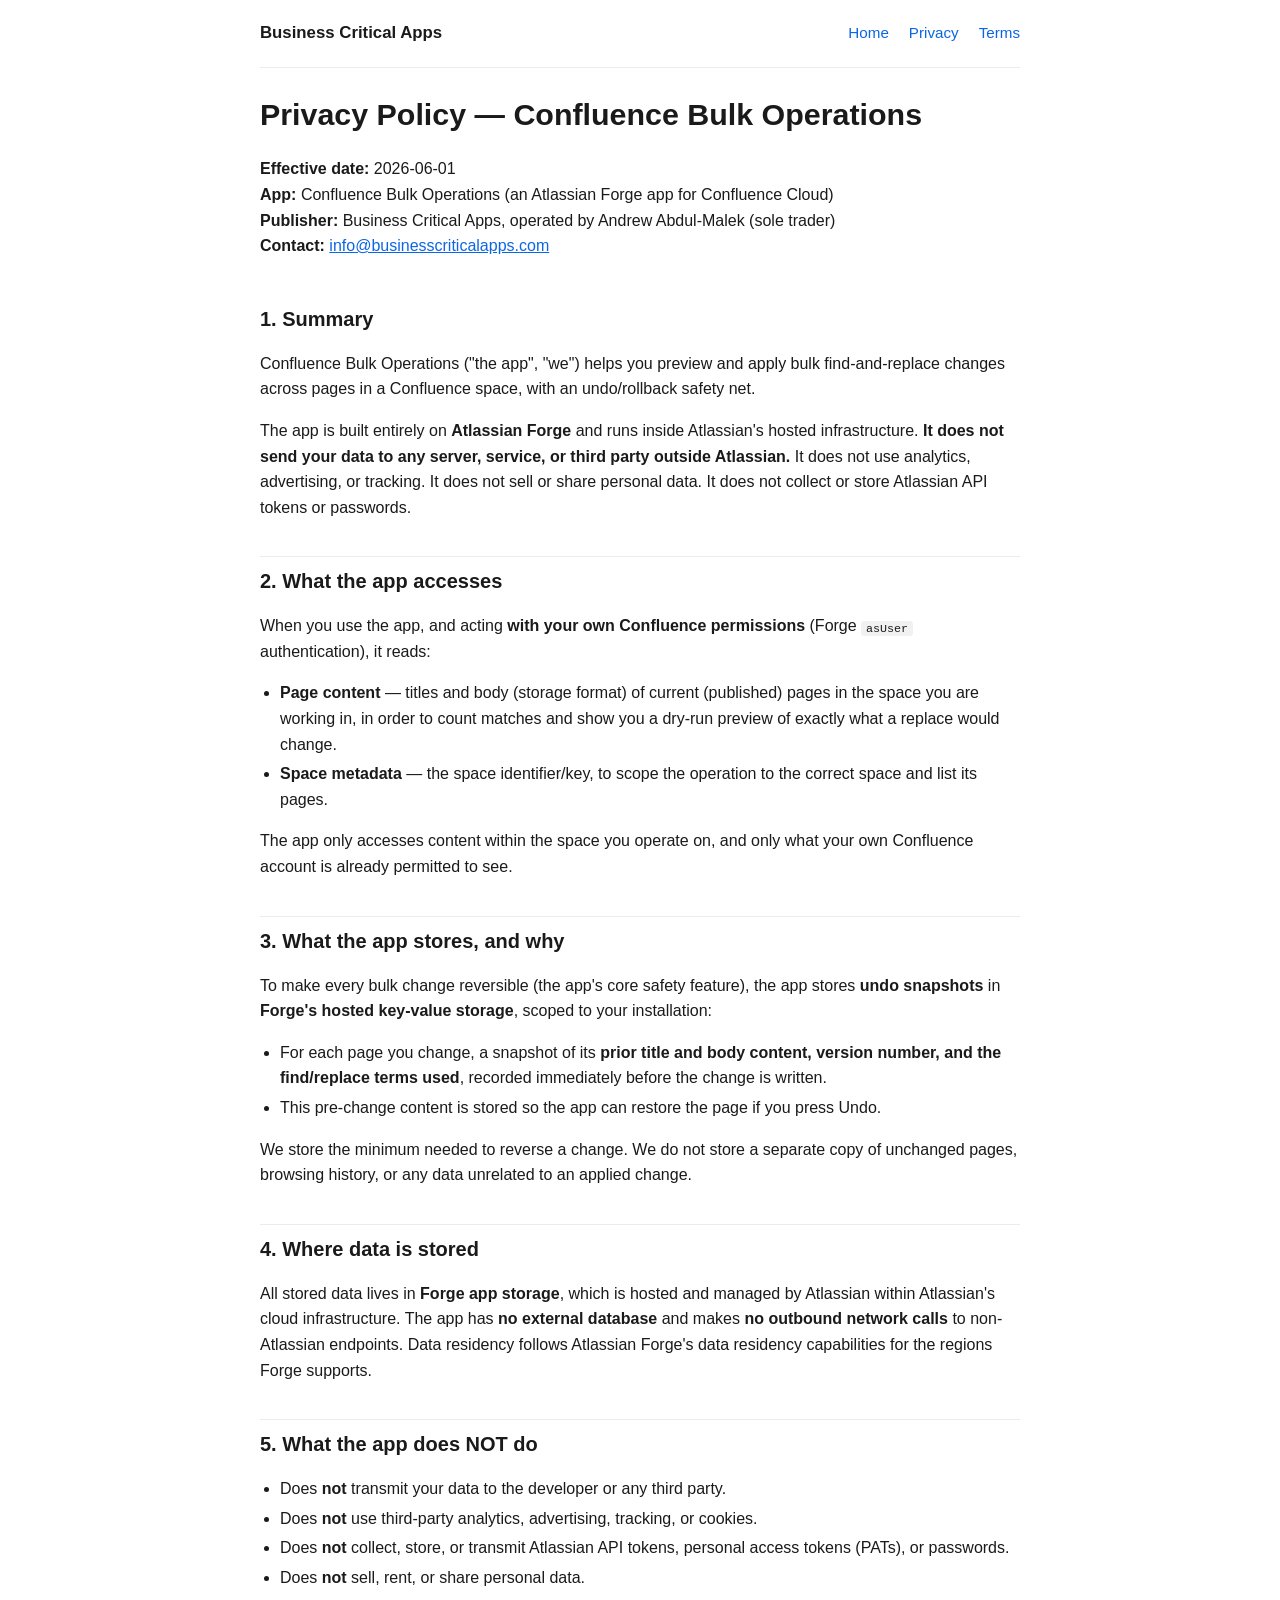
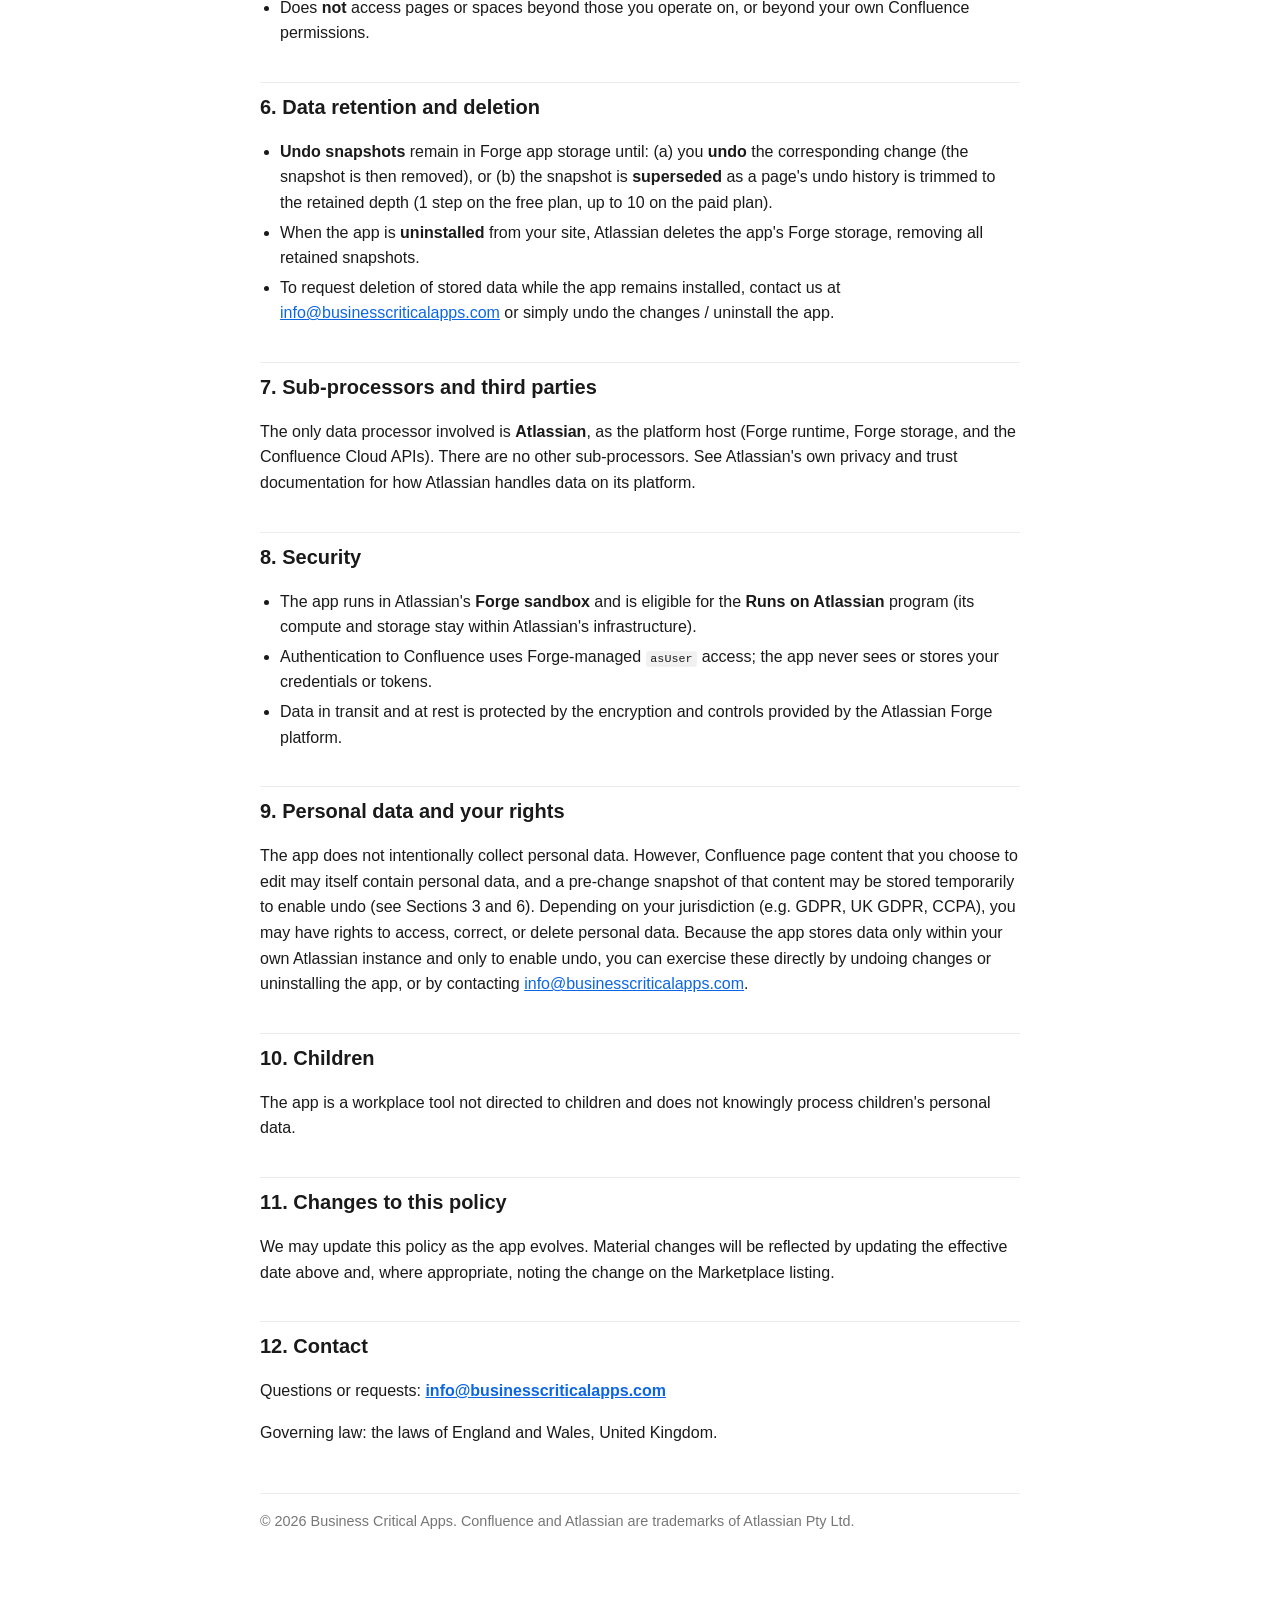
==== privacy/index.html @ ca5ca4ac "Initial site: landing, privacy policy, terms of service Static site for businesscriticalapps.com, st" ====
<!doctype html>
<html lang="en">
<head>
  <meta charset="utf-8" />
  <meta name="viewport" content="width=device-width, initial-scale=1" />
  <title>Privacy Policy — Confluence Bulk Operations</title>
  <meta name="description" content="Privacy policy for the Confluence Bulk Operations Atlassian Forge app." />
  <link rel="canonical" href="https://businesscriticalapps.com/privacy" />
  <link rel="stylesheet" href="/styles.css" />
</head>
<body>
  <nav class="site">
    <a class="brand" href="/">Business Critical Apps</a>
    <span class="links">
      <a href="/">Home</a>
      <a href="/privacy">Privacy</a>
      <a href="/terms">Terms</a>
    </span>
  </nav>

  <main>
    <h1>Privacy Policy — Confluence Bulk Operations</h1>
    <p class="meta">
      <div><strong>Effective date:</strong> 2026-06-01</div>
      <div><strong>App:</strong> Confluence Bulk Operations (an Atlassian Forge app for Confluence Cloud)</div>
      <div><strong>Publisher:</strong> Business Critical Apps, operated by Andrew Abdul-Malek (sole trader)</div>
      <div><strong>Contact:</strong> <a href="mailto:info@businesscriticalapps.com">info@businesscriticalapps.com</a></div>
    </p>

    <h2>1. Summary</h2>
    <p>
      Confluence Bulk Operations ("the app", "we") helps you preview and apply bulk find-and-replace
      changes across pages in a Confluence space, with an undo/rollback safety net.
    </p>
    <p>
      The app is built entirely on <strong>Atlassian Forge</strong> and runs inside Atlassian's hosted
      infrastructure. <strong>It does not send your data to any server, service, or third party outside
      Atlassian.</strong> It does not use analytics, advertising, or tracking. It does not sell or share
      personal data. It does not collect or store Atlassian API tokens or passwords.
    </p>

    <h2>2. What the app accesses</h2>
    <p>
      When you use the app, and acting <strong>with your own Confluence permissions</strong>
      (Forge <code>asUser</code> authentication), it reads:
    </p>
    <ul>
      <li><strong>Page content</strong> — titles and body (storage format) of current (published) pages
        in the space you are working in, in order to count matches and show you a dry-run preview of
        exactly what a replace would change.</li>
      <li><strong>Space metadata</strong> — the space identifier/key, to scope the operation to the
        correct space and list its pages.</li>
    </ul>
    <p>
      The app only accesses content within the space you operate on, and only what your own Confluence
      account is already permitted to see.
    </p>

    <h2>3. What the app stores, and why</h2>
    <p>
      To make every bulk change reversible (the app's core safety feature), the app stores
      <strong>undo snapshots</strong> in <strong>Forge's hosted key-value storage</strong>, scoped to
      your installation:
    </p>
    <ul>
      <li>For each page you change, a snapshot of its <strong>prior title and body content, version
        number, and the find/replace terms used</strong>, recorded immediately before the change is
        written.</li>
      <li>This pre-change content is stored so the app can restore the page if you press Undo.</li>
    </ul>
    <p>
      We store the minimum needed to reverse a change. We do not store a separate copy of unchanged
      pages, browsing history, or any data unrelated to an applied change.
    </p>

    <h2>4. Where data is stored</h2>
    <p>
      All stored data lives in <strong>Forge app storage</strong>, which is hosted and managed by
      Atlassian within Atlassian's cloud infrastructure. The app has <strong>no external database</strong>
      and makes <strong>no outbound network calls</strong> to non-Atlassian endpoints. Data residency
      follows Atlassian Forge's data residency capabilities for the regions Forge supports.
    </p>

    <h2>5. What the app does NOT do</h2>
    <ul>
      <li>Does <strong>not</strong> transmit your data to the developer or any third party.</li>
      <li>Does <strong>not</strong> use third-party analytics, advertising, tracking, or cookies.</li>
      <li>Does <strong>not</strong> collect, store, or transmit Atlassian API tokens, personal access
        tokens (PATs), or passwords.</li>
      <li>Does <strong>not</strong> sell, rent, or share personal data.</li>
      <li>Does <strong>not</strong> access pages or spaces beyond those you operate on, or beyond your own
        Confluence permissions.</li>
    </ul>

    <h2>6. Data retention and deletion</h2>
    <ul>
      <li><strong>Undo snapshots</strong> remain in Forge app storage until: (a) you <strong>undo</strong>
        the corresponding change (the snapshot is then removed), or (b) the snapshot is
        <strong>superseded</strong> as a page's undo history is trimmed to the retained depth (1 step on
        the free plan, up to 10 on the paid plan).</li>
      <li>When the app is <strong>uninstalled</strong> from your site, Atlassian deletes the app's Forge
        storage, removing all retained snapshots.</li>
      <li>To request deletion of stored data while the app remains installed, contact us at
        <a href="mailto:info@businesscriticalapps.com">info@businesscriticalapps.com</a> or simply undo
        the changes / uninstall the app.</li>
    </ul>

    <h2>7. Sub-processors and third parties</h2>
    <p>
      The only data processor involved is <strong>Atlassian</strong>, as the platform host (Forge runtime,
      Forge storage, and the Confluence Cloud APIs). There are no other sub-processors. See Atlassian's
      own privacy and trust documentation for how Atlassian handles data on its platform.
    </p>

    <h2>8. Security</h2>
    <ul>
      <li>The app runs in Atlassian's <strong>Forge sandbox</strong> and is eligible for the
        <strong>Runs on Atlassian</strong> program (its compute and storage stay within Atlassian's
        infrastructure).</li>
      <li>Authentication to Confluence uses Forge-managed <code>asUser</code> access; the app never sees
        or stores your credentials or tokens.</li>
      <li>Data in transit and at rest is protected by the encryption and controls provided by the
        Atlassian Forge platform.</li>
    </ul>

    <h2>9. Personal data and your rights</h2>
    <p>
      The app does not intentionally collect personal data. However, Confluence page content that you
      choose to edit may itself contain personal data, and a pre-change snapshot of that content may be
      stored temporarily to enable undo (see Sections 3 and 6). Depending on your jurisdiction (e.g. GDPR,
      UK GDPR, CCPA), you may have rights to access, correct, or delete personal data. Because the app
      stores data only within your own Atlassian instance and only to enable undo, you can exercise these
      directly by undoing changes or uninstalling the app, or by contacting
      <a href="mailto:info@businesscriticalapps.com">info@businesscriticalapps.com</a>.
    </p>

    <h2>10. Children</h2>
    <p>
      The app is a workplace tool not directed to children and does not knowingly process children's
      personal data.
    </p>

    <h2>11. Changes to this policy</h2>
    <p>
      We may update this policy as the app evolves. Material changes will be reflected by updating the
      effective date above and, where appropriate, noting the change on the Marketplace listing.
    </p>

    <h2>12. Contact</h2>
    <p>
      Questions or requests: <strong><a href="mailto:info@businesscriticalapps.com">info@businesscriticalapps.com</a></strong>
    </p>
    <p>Governing law: the laws of England and Wales, United Kingdom.</p>

    <footer>
      © 2026 Business Critical Apps. Confluence and Atlassian are trademarks of Atlassian Pty Ltd.
    </footer>
  </main>
</body>
</html>
---- styles.css ----
/* Shared styles for the Business Critical Apps site (businesscriticalapps.com). */
:root { color-scheme: light dark; }
* { box-sizing: border-box; }
body {
  font-family: -apple-system, BlinkMacSystemFont, "Segoe UI", Roboto, Helvetica, Arial, sans-serif;
  line-height: 1.6;
  color: #1a1a1a;
  background: #fff;
  margin: 0;
  padding: 0 1.25rem 5rem;
}
main { max-width: 760px; margin: 0 auto; }

/* Top nav */
nav.site {
  max-width: 760px;
  margin: 0 auto;
  padding: 1.25rem 0;
  display: flex;
  flex-wrap: wrap;
  gap: 1rem;
  align-items: baseline;
  border-bottom: 1px solid #ececec;
}
nav.site .brand { font-weight: 700; font-size: 1.05rem; color: inherit; text-decoration: none; }
nav.site .links { margin-left: auto; display: flex; gap: 1.25rem; }
nav.site .links a { color: #0c66e4; text-decoration: none; font-size: 0.95rem; }
nav.site .links a:hover { text-decoration: underline; }

h1 { font-size: 1.9rem; line-height: 1.2; margin: 1.75rem 0 0.25rem; }
h2 { font-size: 1.25rem; margin: 2.25rem 0 0.5rem; padding-top: 0.5rem; border-top: 1px solid #ececec; }
h2:first-of-type { border-top: none; }

.meta { color: #555; font-size: 0.95rem; margin: 0 0 1.5rem; }
.meta div { margin: 0.1rem 0; }

table { border-collapse: collapse; width: 100%; margin: 0.5rem 0; font-size: 0.95rem; }
th, td { border: 1px solid #ddd; padding: 0.5rem 0.65rem; text-align: left; vertical-align: top; }
th { background: #f6f6f6; }

ul { padding-left: 1.25rem; }
li { margin: 0.25rem 0; }
a { color: #0c66e4; }
code { background: #f1f1f1; padding: 0.05rem 0.3rem; border-radius: 3px; font-size: 0.9em; }

/* Landing hero */
.hero { padding: 2rem 0 1rem; }
.hero p.lead { font-size: 1.15rem; color: #333; }
.card-row { display: flex; flex-wrap: wrap; gap: 1rem; margin: 1.5rem 0; }
.card { flex: 1 1 220px; border: 1px solid #e3e3e3; border-radius: 8px; padding: 1rem 1.1rem; }
.card h3 { margin: 0 0 0.35rem; font-size: 1.05rem; }
.card a { text-decoration: none; }

footer { margin-top: 3rem; color: #777; font-size: 0.9rem; border-top: 1px solid #ececec; padding-top: 1rem; }

@media (prefers-color-scheme: dark) {
  body { background: #0f1115; color: #e6e6e6; }
  nav.site { border-bottom-color: #2a2d34; }
  h2 { border-top-color: #2a2d34; }
  th { background: #1b1e24; }
  th, td { border-color: #2a2d34; }
  code { background: #1b1e24; }
  .meta, footer, .hero p.lead { color: #9aa0a6; }
  .card { border-color: #2a2d34; }
  footer { border-top-color: #2a2d34; }
}
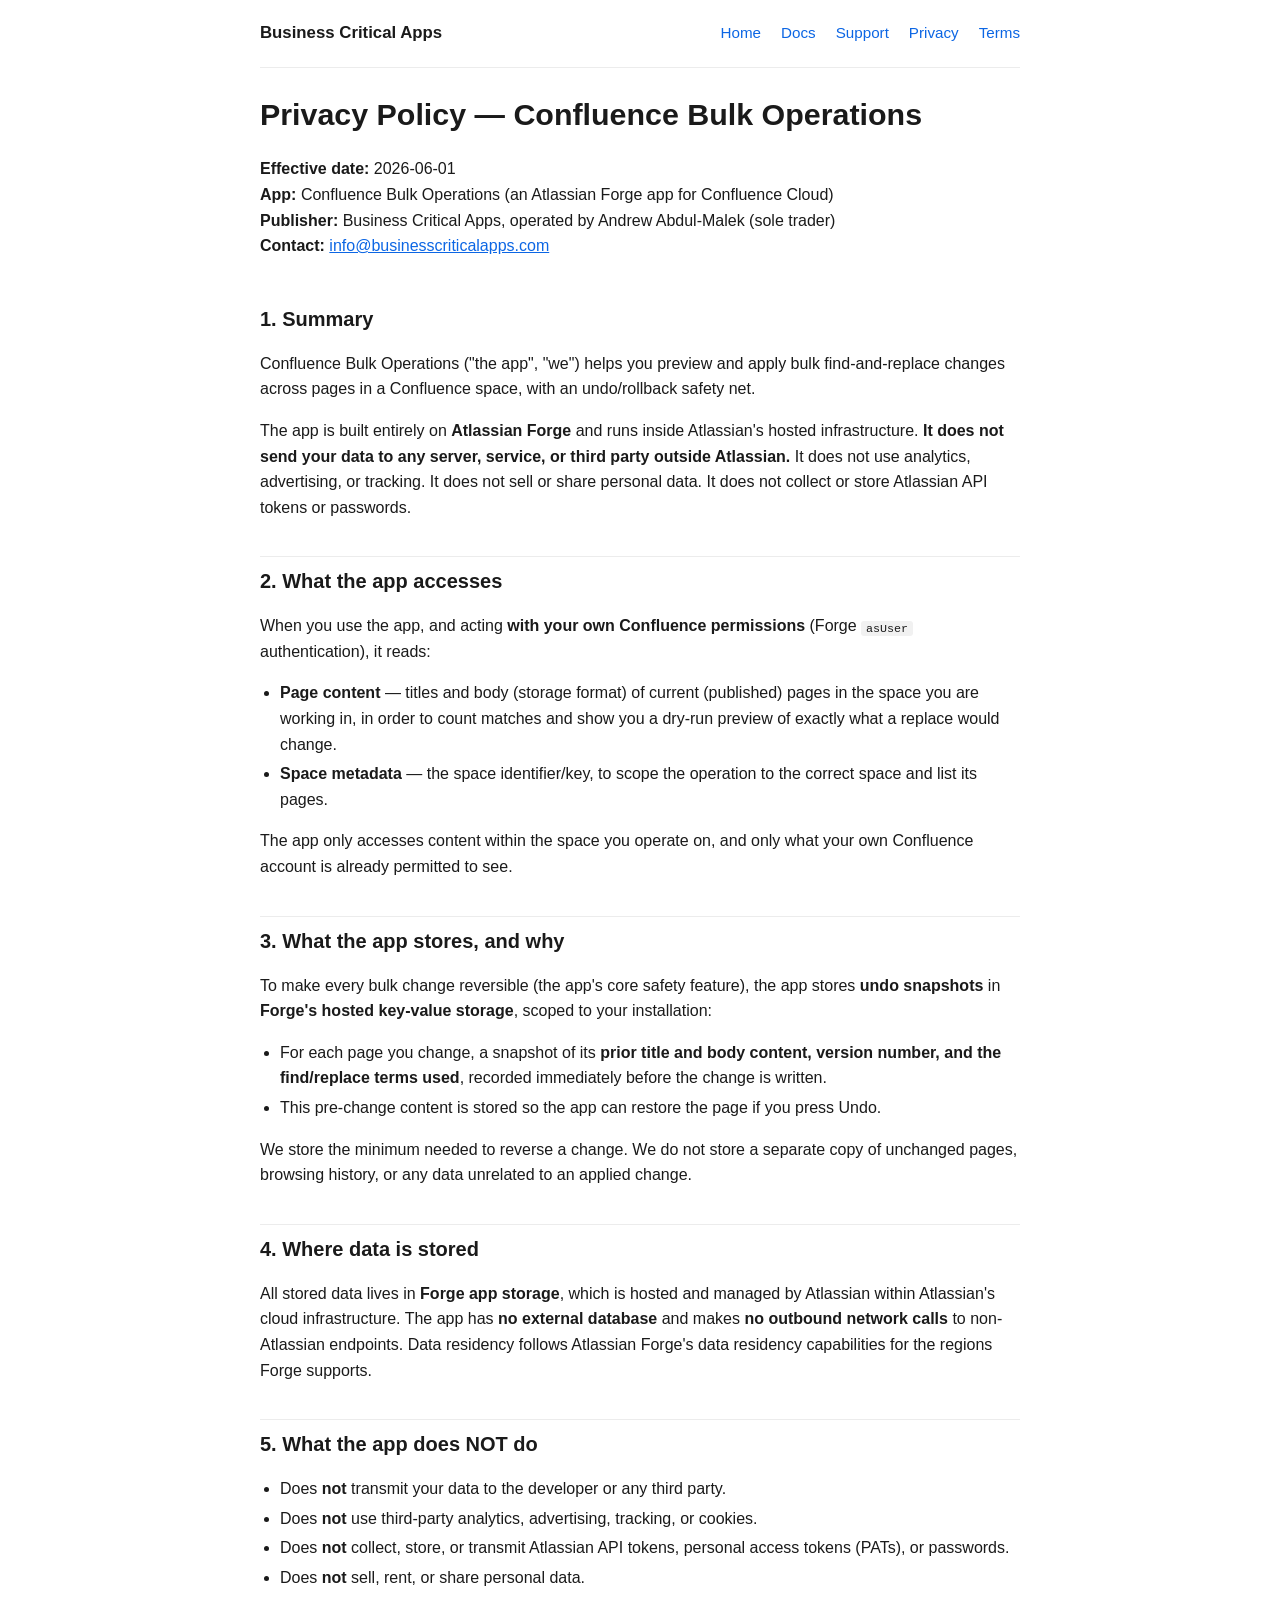
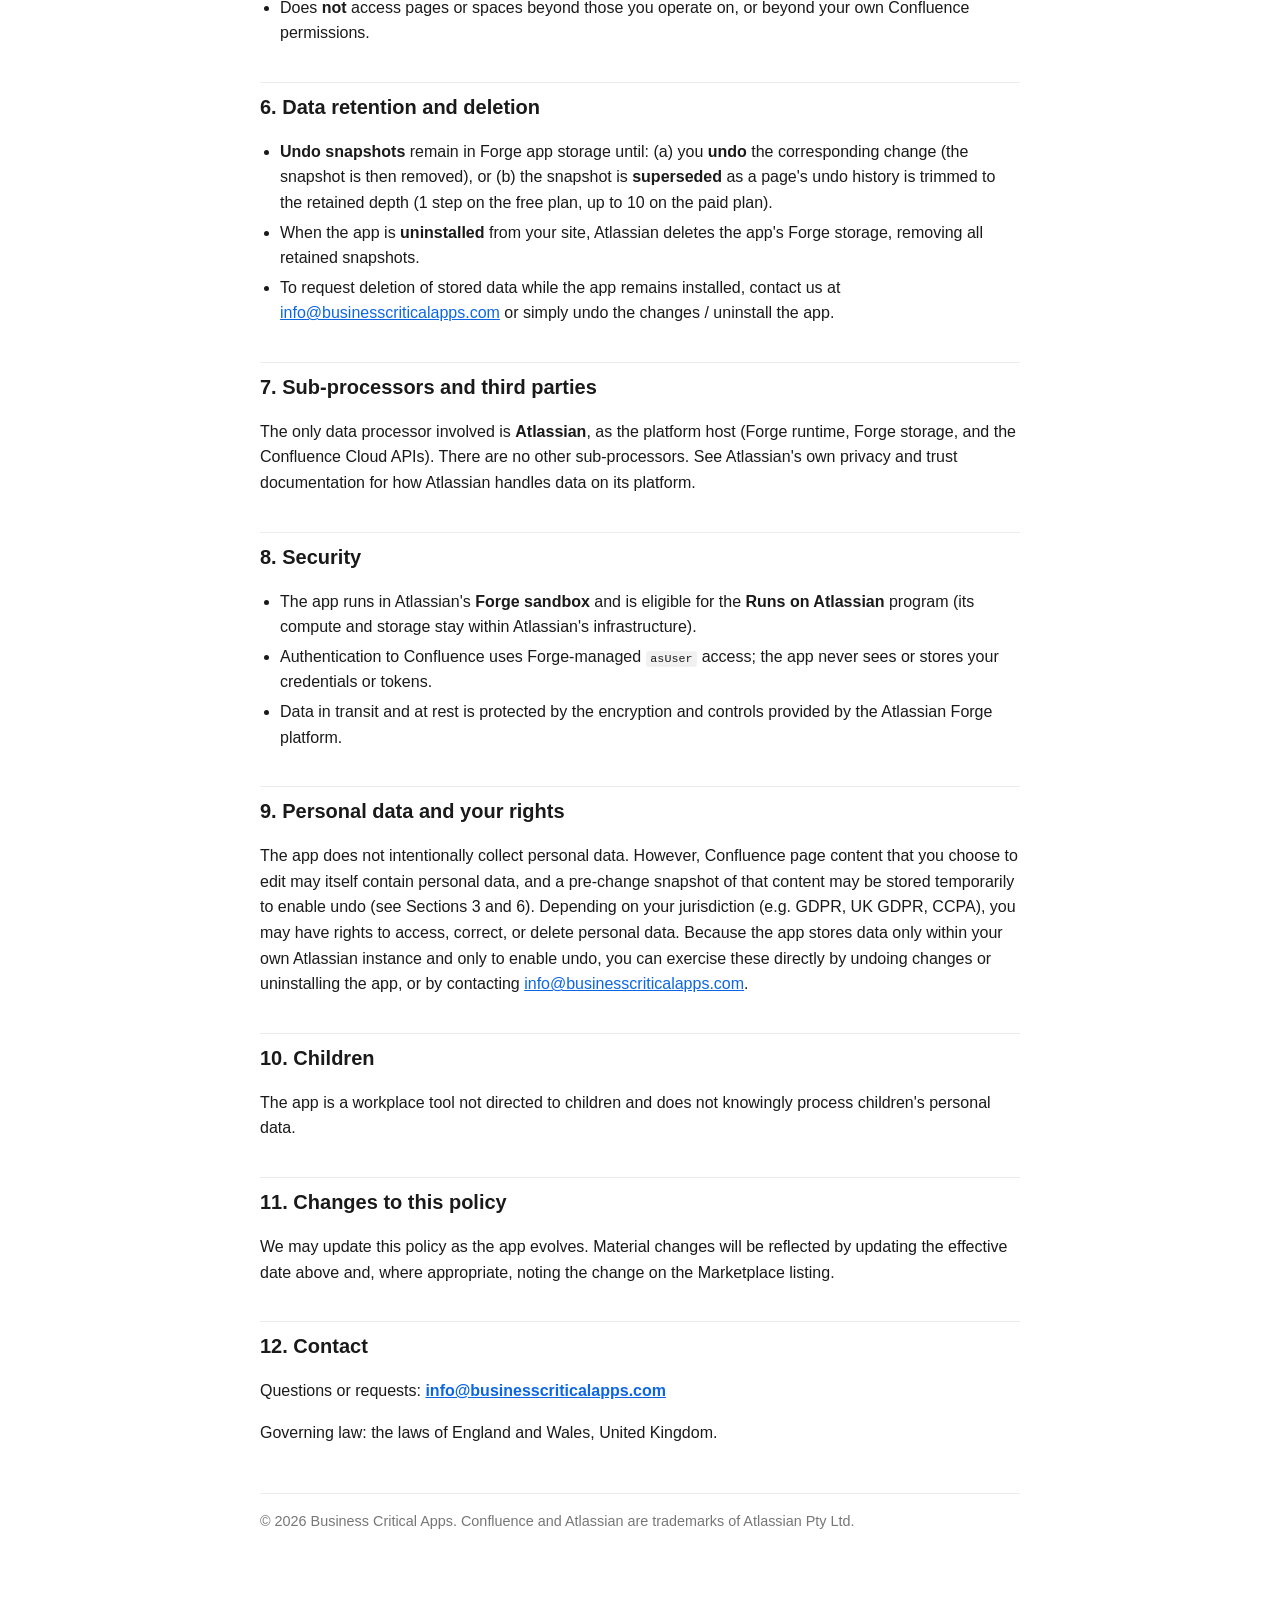
==== commit 875bdf17: "Add /docs setup + use-case page; link live Marketplace listing Adds a documentation page (folder-per" ====
--- a/privacy/index.html
+++ b/privacy/index.html
@@ -13,6 +13,8 @@
     <a class="brand" href="/">Business Critical Apps</a>
     <span class="links">
       <a href="/">Home</a>
+      <a href="/docs">Docs</a>
+      <a href="/support">Support</a>
       <a href="/privacy">Privacy</a>
       <a href="/terms">Terms</a>
     </span>
